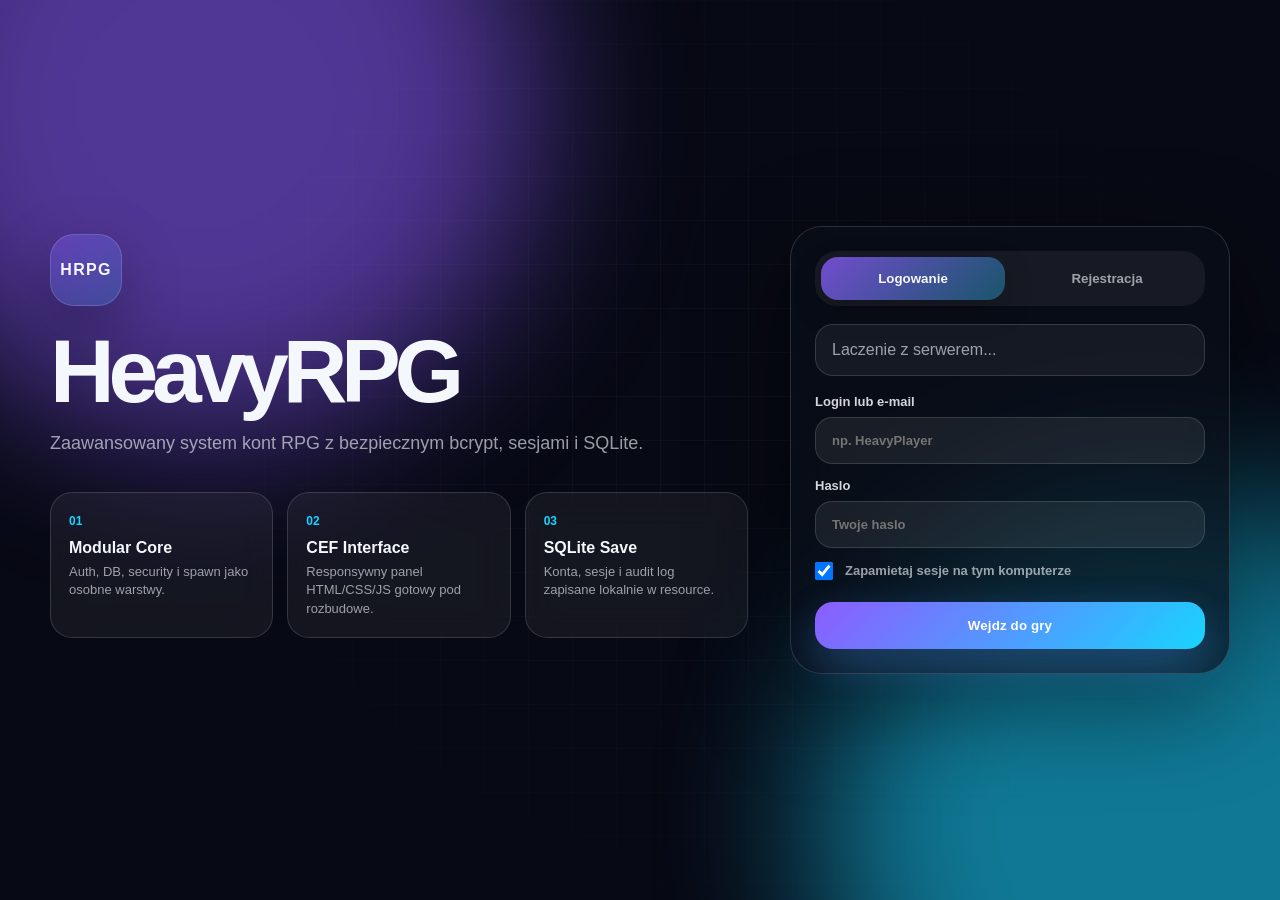
==== html/auth/index.html @ cc666ef1 "Add complete HeavyRPG gamemode resource" ====
<!doctype html>
<html lang="pl">
<head>
    <meta charset="utf-8" />
    <meta http-equiv="X-UA-Compatible" content="IE=edge" />
    <meta name="viewport" content="width=device-width, initial-scale=1" />
    <title>HeavyRPG Auth</title>
    <link rel="stylesheet" href="style.css" />
</head>
<body>
    <div class="bg">
        <div class="orb orb-a"></div>
        <div class="orb orb-b"></div>
        <div class="grid"></div>
    </div>

    <main class="shell">
        <section class="brand">
            <div class="badge">HRPG</div>
            <h1 id="serverName">HeavyRPG</h1>
            <p>Zaawansowany system kont RPG z bezpiecznym bcrypt, sesjami i SQLite.</p>

            <div class="features">
                <article>
                    <span>01</span>
                    <strong>Modular Core</strong>
                    <p>Auth, DB, security i spawn jako osobne warstwy.</p>
                </article>
                <article>
                    <span>02</span>
                    <strong>CEF Interface</strong>
                    <p>Responsywny panel HTML/CSS/JS gotowy pod rozbudowe.</p>
                </article>
                <article>
                    <span>03</span>
                    <strong>SQLite Save</strong>
                    <p>Konta, sesje i audit log zapisane lokalnie w resource.</p>
                </article>
            </div>
        </section>

        <section class="card" id="authCard">
            <div class="tabs">
                <button class="tab active" data-tab="login">Logowanie</button>
                <button class="tab" data-tab="register">Rejestracja</button>
            </div>

            <div id="status" class="status muted">Laczenie z serwerem...</div>

            <form class="form active" id="loginForm">
                <label>
                    Login lub e-mail
                    <input name="identifier" autocomplete="username" placeholder="np. HeavyPlayer" />
                </label>

                <label>
                    Haslo
                    <input name="password" type="password" autocomplete="current-password" placeholder="Twoje haslo" />
                </label>

                <label class="check">
                    <input name="remember" type="checkbox" checked />
                    <span>Zapamietaj sesje na tym komputerze</span>
                </label>

                <button type="submit" class="primary">Wejdz do gry</button>
            </form>

            <form class="form" id="registerForm">
                <div class="row">
                    <label>
                        Login
                        <input name="username" autocomplete="username" placeholder="3-24 znaki" />
                    </label>
                    <label>
                        E-mail
                        <input name="email" type="email" autocomplete="email" placeholder="mail@example.com" />
                    </label>
                </div>

                <label>
                    Haslo
                    <input name="password" type="password" autocomplete="new-password" placeholder="Minimum 8 znakow" />
                </label>

                <label>
                    Powtorz haslo
                    <input name="passwordRepeat" type="password" autocomplete="new-password" placeholder="Powtorz haslo" />
                </label>

                <div class="password-meter">
                    <div id="meterBar"></div>
                </div>
                <small id="passwordHint">Uzyj liter/cyfr lub znakow specjalnych.</small>

                <label class="check">
                    <input name="rules" type="checkbox" />
                    <span>Akceptuje regulamin HeavyRPG</span>
                </label>

                <label class="check">
                    <input name="remember" type="checkbox" checked />
                    <span>Zaloguj i zapamietaj sesje</span>
                </label>

                <button type="submit" class="primary">Stworz konto</button>
            </form>
        </section>
    </main>

    <script src="app.js"></script>
</body>
</html>
---- html/auth/style.css ----
:root {
    --text: #f4f7fb;
    --muted: rgba(244, 247, 251, .62);
    --glass: rgba(11, 14, 24, .72);
    --glass-2: rgba(255, 255, 255, .08);
    --border: rgba(255, 255, 255, .14);
    --danger: #ff6b6b;
    --success: #49d17d;
    --accent: #8d5cff;
    --accent-2: #18d4ff;
}

* { box-sizing: border-box; }
html, body { width: 100%; height: 100%; margin: 0; overflow: hidden; }
body {
    font-family: Inter, Segoe UI, Arial, sans-serif;
    color: var(--text);
    background: #070914;
    user-select: none;
}

.bg, .grid, .orb { position: fixed; inset: 0; pointer-events: none; }
.grid {
    background-image:
        linear-gradient(rgba(255,255,255,.035) 1px, transparent 1px),
        linear-gradient(90deg, rgba(255,255,255,.035) 1px, transparent 1px);
    background-size: 44px 44px;
    mask-image: radial-gradient(circle at 55% 45%, black, transparent 72%);
}
.orb {
    width: 52vw;
    height: 52vw;
    border-radius: 50%;
    filter: blur(80px);
    opacity: .55;
    animation: float 9s ease-in-out infinite;
}
.orb-a { inset: -18vw auto auto -10vw; background: var(--accent); }
.orb-b { inset: auto -16vw -20vw auto; background: var(--accent-2); animation-delay: -3s; }

@keyframes float {
    0%, 100% { transform: translate3d(0, 0, 0) scale(1); }
    50% { transform: translate3d(3vw, -2vw, 0) scale(1.08); }
}

.shell {
    position: relative;
    z-index: 2;
    width: min(1180px, calc(100vw - 80px));
    height: 100vh;
    margin: 0 auto;
    display: grid;
    grid-template-columns: 1.1fr 440px;
    gap: 42px;
    align-items: center;
}

.brand { padding-bottom: 28px; }
.badge {
    display: inline-flex;
    width: 72px;
    height: 72px;
    align-items: center;
    justify-content: center;
    border: 1px solid var(--border);
    border-radius: 24px;
    background: linear-gradient(145deg, rgba(141,92,255,.35), rgba(24,212,255,.16));
    box-shadow: 0 20px 60px rgba(0,0,0,.28);
    font-weight: 900;
    letter-spacing: .08em;
}

h1 {
    margin: 26px 0 16px;
    font-size: clamp(58px, 7vw, 112px);
    line-height: .88;
    letter-spacing: -.07em;
}

.brand > p {
    max-width: 650px;
    color: var(--muted);
    font-size: 18px;
    line-height: 1.6;
}

.features {
    display: grid;
    grid-template-columns: repeat(3, 1fr);
    gap: 14px;
    margin-top: 34px;
}
.features article {
    min-height: 138px;
    padding: 18px;
    border: 1px solid var(--border);
    border-radius: 22px;
    background: rgba(255,255,255,.055);
    backdrop-filter: blur(18px);
}
.features span { color: var(--accent-2); font-size: 12px; font-weight: 800; }
.features strong { display: block; margin: 10px 0 6px; }
.features p { margin: 0; color: var(--muted); font-size: 13px; line-height: 1.45; }

.card {
    border: 1px solid var(--border);
    border-radius: 32px;
    padding: 24px;
    background: var(--glass);
    box-shadow: 0 30px 100px rgba(0,0,0,.48);
    backdrop-filter: blur(28px);
}

.tabs {
    display: grid;
    grid-template-columns: 1fr 1fr;
    gap: 10px;
    padding: 6px;
    border-radius: 22px;
    background: rgba(255,255,255,.06);
}
.tab {
    border: 0;
    border-radius: 17px;
    padding: 14px 16px;
    color: var(--muted);
    background: transparent;
    font-weight: 800;
    cursor: pointer;
}
.tab.active {
    color: var(--text);
    background: linear-gradient(135deg, rgba(141,92,255,.78), rgba(24,212,255,.32));
    box-shadow: 0 10px 30px rgba(0,0,0,.22);
}

.status {
    min-height: 46px;
    margin: 18px 0;
    padding: 14px 16px;
    border: 1px solid var(--border);
    border-radius: 18px;
    background: rgba(255,255,255,.055);
    color: var(--muted);
    line-height: 1.35;
}
.status.error { color: var(--danger); border-color: rgba(255,107,107,.38); }
.status.success { color: var(--success); border-color: rgba(73,209,125,.34); }
.status.muted { color: var(--muted); }

.form { display: none; animation: slide .22s ease-out; }
.form.active { display: block; }
@keyframes slide { from { opacity: 0; transform: translateY(8px); } to { opacity: 1; transform: none; } }

.row { display: grid; grid-template-columns: 1fr 1fr; gap: 12px; }
label {
    display: block;
    margin-bottom: 14px;
    color: rgba(244,247,251,.86);
    font-size: 13px;
    font-weight: 750;
}
input {
    display: block;
    width: 100%;
    margin-top: 8px;
    padding: 15px 16px;
    border: 1px solid rgba(255,255,255,.13);
    border-radius: 17px;
    outline: none;
    color: var(--text);
    background: rgba(255,255,255,.07);
    font: inherit;
}
input:focus {
    border-color: rgba(24,212,255,.65);
    box-shadow: 0 0 0 4px rgba(24,212,255,.08);
}

.check {
    display: flex;
    gap: 12px;
    align-items: center;
    color: var(--muted);
    font-weight: 650;
}
.check input { width: 18px; height: 18px; margin: 0; }

.primary {
    width: 100%;
    margin-top: 8px;
    padding: 16px 20px;
    border: 0;
    border-radius: 18px;
    color: white;
    font-weight: 900;
    letter-spacing: .01em;
    background: linear-gradient(135deg, var(--accent), var(--accent-2));
    box-shadow: 0 18px 46px rgba(24,212,255,.18), 0 18px 46px rgba(141,92,255,.18);
    cursor: pointer;
}
.primary:disabled { filter: grayscale(.4); opacity: .55; cursor: wait; }

.password-meter {
    height: 8px;
    overflow: hidden;
    border-radius: 99px;
    background: rgba(255,255,255,.08);
    margin: -2px 0 8px;
}
#meterBar {
    height: 100%;
    width: 0;
    border-radius: inherit;
    background: linear-gradient(90deg, var(--danger), #ffd166, var(--success));
    transition: width .2s ease;
}
small { display: block; color: var(--muted); margin-bottom: 14px; }

@media (max-width: 980px) {
    .shell { grid-template-columns: 1fr; width: min(560px, calc(100vw - 32px)); gap: 18px; }
    .brand { display: none; }
}
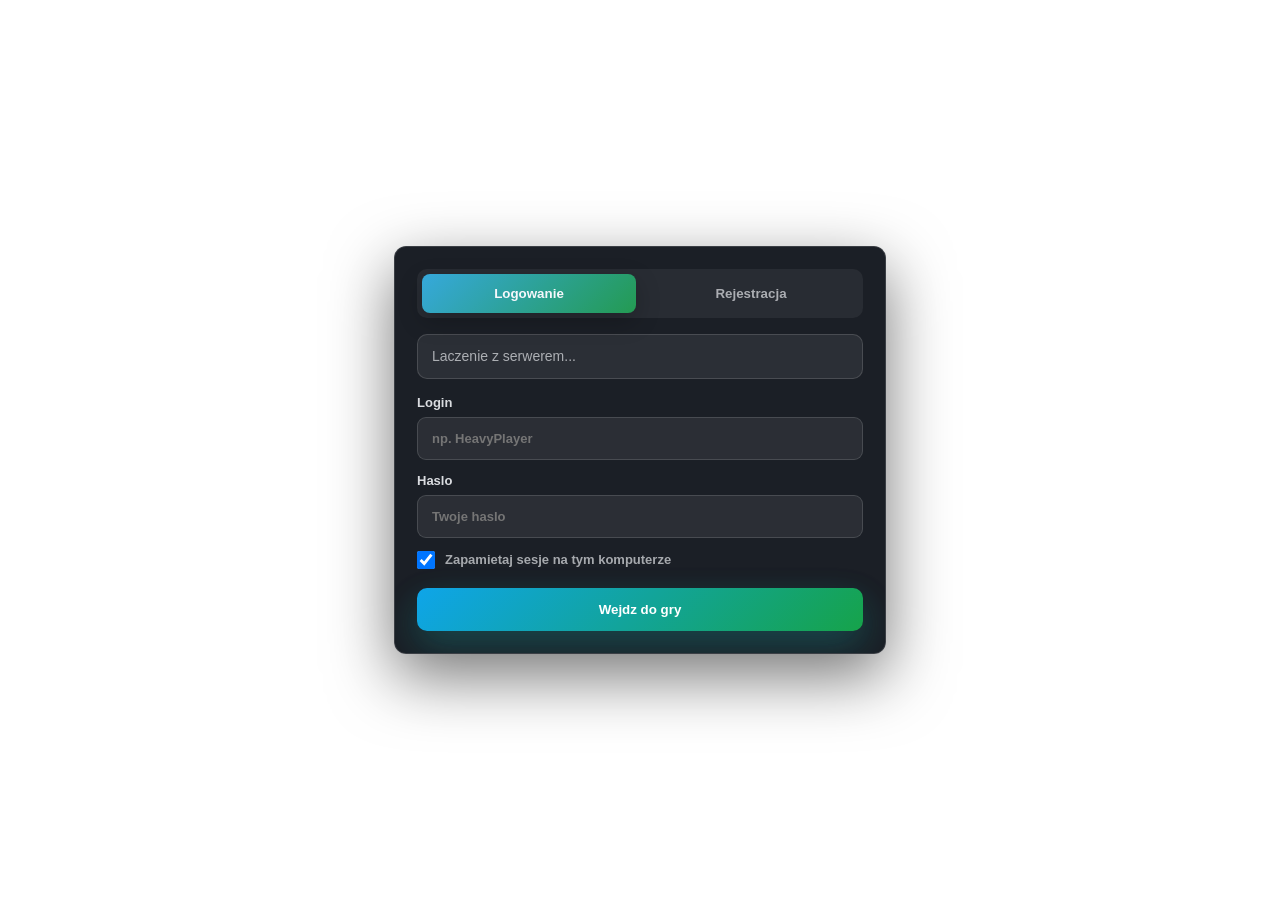
==== commit 242b6cf7: "Simplify auth registration form" ====
--- a/html/auth/index.html
+++ b/html/auth/index.html
@@ -49,7 +49,7 @@
 
             <form class="form active" id="loginForm">
                 <label>
-                    Login lub e-mail
+                    Login
                     <input name="identifier" autocomplete="username" placeholder="np. HeavyPlayer" />
                 </label>
 
@@ -67,36 +67,20 @@
             </form>
 
             <form class="form" id="registerForm">
-                <div class="row">
-                    <label>
-                        Login
-                        <input name="username" autocomplete="username" placeholder="3-24 znaki" />
-                    </label>
-                    <label>
-                        E-mail
-                        <input name="email" type="email" autocomplete="email" placeholder="mail@example.com" />
-                    </label>
-                </div>
+                <label>
+                    Login
+                    <input name="username" autocomplete="username" placeholder="3-24 znaki" />
+                </label>
 
                 <label>
                     Haslo
                     <input name="password" type="password" autocomplete="new-password" placeholder="Minimum 8 znakow" />
                 </label>
 
-                <label>
-                    Powtorz haslo
-                    <input name="passwordRepeat" type="password" autocomplete="new-password" placeholder="Powtorz haslo" />
-                </label>
-
                 <div class="password-meter">
                     <div id="meterBar"></div>
                 </div>
-                <small id="passwordHint">Uzyj liter/cyfr lub znakow specjalnych.</small>
-
-                <label class="check">
-                    <input name="rules" type="checkbox" />
-                    <span>Akceptuje regulamin HeavyRPG</span>
-                </label>
+                <small id="passwordHint">Haslo musi miec minimum 8 znakow.</small>
 
                 <label class="check">
                     <input name="remember" type="checkbox" checked />
--- a/html/auth/style.css
+++ b/html/auth/style.css
@@ -1,13 +1,13 @@
 :root {
-    --text: #f4f7fb;
-    --muted: rgba(244, 247, 251, .62);
-    --glass: rgba(11, 14, 24, .72);
-    --glass-2: rgba(255, 255, 255, .08);
+    --text: #f5f7fb;
+    --muted: rgba(245, 247, 251, .64);
+    --panel: rgba(13, 17, 25, .94);
+    --panel-2: rgba(255, 255, 255, .075);
     --border: rgba(255, 255, 255, .14);
     --danger: #ff6b6b;
-    --success: #49d17d;
-    --accent: #8d5cff;
-    --accent-2: #18d4ff;
+    --success: #4fd18b;
+    --accent: #38bdf8;
+    --accent-2: #22c55e;
 }
 
 * { box-sizing: border-box; }
@@ -15,188 +15,128 @@
 body {
     font-family: Inter, Segoe UI, Arial, sans-serif;
     color: var(--text);
-    background: #070914;
+    background: transparent;
     user-select: none;
 }
 
-.bg, .grid, .orb { position: fixed; inset: 0; pointer-events: none; }
-.grid {
-    background-image:
-        linear-gradient(rgba(255,255,255,.035) 1px, transparent 1px),
-        linear-gradient(90deg, rgba(255,255,255,.035) 1px, transparent 1px);
-    background-size: 44px 44px;
-    mask-image: radial-gradient(circle at 55% 45%, black, transparent 72%);
-}
-.orb {
-    width: 52vw;
-    height: 52vw;
-    border-radius: 50%;
-    filter: blur(80px);
-    opacity: .55;
-    animation: float 9s ease-in-out infinite;
-}
-.orb-a { inset: -18vw auto auto -10vw; background: var(--accent); }
-.orb-b { inset: auto -16vw -20vw auto; background: var(--accent-2); animation-delay: -3s; }
+.bg, .grid, .orb, .brand { display: none; }
 
-@keyframes float {
-    0%, 100% { transform: translate3d(0, 0, 0) scale(1); }
-    50% { transform: translate3d(3vw, -2vw, 0) scale(1.08); }
+.shell {
+    width: 100%;
+    height: 100%;
+    padding: 14px;
+    display: flex;
+    align-items: center;
+    justify-content: center;
 }
 
-.shell {
-    position: relative;
-    z-index: 2;
-    width: min(1180px, calc(100vw - 80px));
-    height: 100vh;
-    margin: 0 auto;
-    display: grid;
-    grid-template-columns: 1.1fr 440px;
-    gap: 42px;
-    align-items: center;
+.card {
+    width: 100%;
+    max-width: 492px;
+    max-height: 100%;
+    overflow-y: auto;
+    border: 1px solid var(--border);
+    border-radius: 12px;
+    padding: 22px;
+    background: var(--panel);
+    box-shadow: 0 22px 64px rgba(0, 0, 0, .54);
 }
 
-.brand { padding-bottom: 28px; }
-.badge {
-    display: inline-flex;
-    width: 72px;
-    height: 72px;
-    align-items: center;
-    justify-content: center;
-    border: 1px solid var(--border);
-    border-radius: 24px;
-    background: linear-gradient(145deg, rgba(141,92,255,.35), rgba(24,212,255,.16));
-    box-shadow: 0 20px 60px rgba(0,0,0,.28);
-    font-weight: 900;
-    letter-spacing: .08em;
-}
-
-h1 {
-    margin: 26px 0 16px;
-    font-size: clamp(58px, 7vw, 112px);
-    line-height: .88;
-    letter-spacing: -.07em;
-}
-
-.brand > p {
-    max-width: 650px;
-    color: var(--muted);
-    font-size: 18px;
-    line-height: 1.6;
-}
-
-.features {
-    display: grid;
-    grid-template-columns: repeat(3, 1fr);
-    gap: 14px;
-    margin-top: 34px;
-}
-.features article {
-    min-height: 138px;
-    padding: 18px;
-    border: 1px solid var(--border);
-    border-radius: 22px;
-    background: rgba(255,255,255,.055);
-    backdrop-filter: blur(18px);
-}
-.features span { color: var(--accent-2); font-size: 12px; font-weight: 800; }
-.features strong { display: block; margin: 10px 0 6px; }
-.features p { margin: 0; color: var(--muted); font-size: 13px; line-height: 1.45; }
-
-.card {
-    border: 1px solid var(--border);
-    border-radius: 32px;
-    padding: 24px;
-    background: var(--glass);
-    box-shadow: 0 30px 100px rgba(0,0,0,.48);
-    backdrop-filter: blur(28px);
-}
+.card::-webkit-scrollbar { width: 8px; }
+.card::-webkit-scrollbar-thumb { background: rgba(255, 255, 255, .18); border-radius: 99px; }
+.card::-webkit-scrollbar-track { background: transparent; }
 
 .tabs {
     display: grid;
     grid-template-columns: 1fr 1fr;
-    gap: 10px;
-    padding: 6px;
-    border-radius: 22px;
-    background: rgba(255,255,255,.06);
+    gap: 8px;
+    padding: 5px;
+    border-radius: 10px;
+    background: rgba(255, 255, 255, .06);
 }
+
 .tab {
     border: 0;
-    border-radius: 17px;
-    padding: 14px 16px;
+    border-radius: 8px;
+    padding: 12px 14px;
     color: var(--muted);
     background: transparent;
     font-weight: 800;
     cursor: pointer;
 }
+
 .tab.active {
     color: var(--text);
-    background: linear-gradient(135deg, rgba(141,92,255,.78), rgba(24,212,255,.32));
-    box-shadow: 0 10px 30px rgba(0,0,0,.22);
+    background: linear-gradient(135deg, rgba(56, 189, 248, .86), rgba(34, 197, 94, .72));
+    box-shadow: 0 8px 24px rgba(0, 0, 0, .22);
 }
 
 .status {
-    min-height: 46px;
-    margin: 18px 0;
-    padding: 14px 16px;
+    min-height: 44px;
+    margin: 16px 0;
+    padding: 12px 14px;
     border: 1px solid var(--border);
-    border-radius: 18px;
-    background: rgba(255,255,255,.055);
+    border-radius: 10px;
+    background: var(--panel-2);
     color: var(--muted);
     line-height: 1.35;
+    font-size: 14px;
 }
-.status.error { color: var(--danger); border-color: rgba(255,107,107,.38); }
-.status.success { color: var(--success); border-color: rgba(73,209,125,.34); }
+.status.error { color: var(--danger); border-color: rgba(255, 107, 107, .42); }
+.status.success { color: var(--success); border-color: rgba(79, 209, 139, .38); }
 .status.muted { color: var(--muted); }
 
-.form { display: none; animation: slide .22s ease-out; }
+.form { display: none; animation: slide .18s ease-out; }
 .form.active { display: block; }
-@keyframes slide { from { opacity: 0; transform: translateY(8px); } to { opacity: 1; transform: none; } }
+@keyframes slide { from { opacity: 0; transform: translateY(6px); } to { opacity: 1; transform: none; } }
 
-.row { display: grid; grid-template-columns: 1fr 1fr; gap: 12px; }
+.row { display: grid; grid-template-columns: 1fr; gap: 0; }
 label {
     display: block;
-    margin-bottom: 14px;
-    color: rgba(244,247,251,.86);
+    margin-bottom: 13px;
+    color: rgba(245, 247, 251, .88);
     font-size: 13px;
     font-weight: 750;
 }
+
 input {
     display: block;
     width: 100%;
-    margin-top: 8px;
-    padding: 15px 16px;
-    border: 1px solid rgba(255,255,255,.13);
-    border-radius: 17px;
+    margin-top: 7px;
+    padding: 13px 14px;
+    border: 1px solid rgba(255, 255, 255, .14);
+    border-radius: 9px;
     outline: none;
     color: var(--text);
-    background: rgba(255,255,255,.07);
+    background: rgba(255, 255, 255, .07);
     font: inherit;
 }
+
 input:focus {
-    border-color: rgba(24,212,255,.65);
-    box-shadow: 0 0 0 4px rgba(24,212,255,.08);
+    border-color: rgba(56, 189, 248, .68);
+    box-shadow: 0 0 0 3px rgba(56, 189, 248, .12);
 }
 
 .check {
     display: flex;
-    gap: 12px;
+    gap: 10px;
     align-items: center;
     color: var(--muted);
     font-weight: 650;
 }
-.check input { width: 18px; height: 18px; margin: 0; }
+.check input { flex: 0 0 18px; width: 18px; height: 18px; margin: 0; }
 
 .primary {
     width: 100%;
-    margin-top: 8px;
-    padding: 16px 20px;
+    margin-top: 6px;
+    padding: 14px 18px;
     border: 0;
-    border-radius: 18px;
+    border-radius: 10px;
     color: white;
     font-weight: 900;
-    letter-spacing: .01em;
-    background: linear-gradient(135deg, var(--accent), var(--accent-2));
-    box-shadow: 0 18px 46px rgba(24,212,255,.18), 0 18px 46px rgba(141,92,255,.18);
+    letter-spacing: 0;
+    background: linear-gradient(135deg, #0ea5e9, #16a34a);
+    box-shadow: 0 14px 36px rgba(14, 165, 233, .18), 0 14px 36px rgba(22, 163, 74, .16);
     cursor: pointer;
 }
 .primary:disabled { filter: grayscale(.4); opacity: .55; cursor: wait; }
@@ -205,19 +145,21 @@
     height: 8px;
     overflow: hidden;
     border-radius: 99px;
-    background: rgba(255,255,255,.08);
+    background: rgba(255, 255, 255, .08);
     margin: -2px 0 8px;
 }
 #meterBar {
     height: 100%;
     width: 0;
     border-radius: inherit;
-    background: linear-gradient(90deg, var(--danger), #ffd166, var(--success));
+    background: linear-gradient(90deg, var(--danger), #fbbf24, var(--success));
     transition: width .2s ease;
 }
-small { display: block; color: var(--muted); margin-bottom: 14px; }
+small { display: block; color: var(--muted); margin-bottom: 13px; }
 
-@media (max-width: 980px) {
-    .shell { grid-template-columns: 1fr; width: min(560px, calc(100vw - 32px)); gap: 18px; }
-    .brand { display: none; }
+@media (max-height: 560px) {
+    .shell { padding: 8px; }
+    .card { padding: 16px; }
+    .status { margin: 12px 0; }
+    input { padding: 11px 12px; }
 }
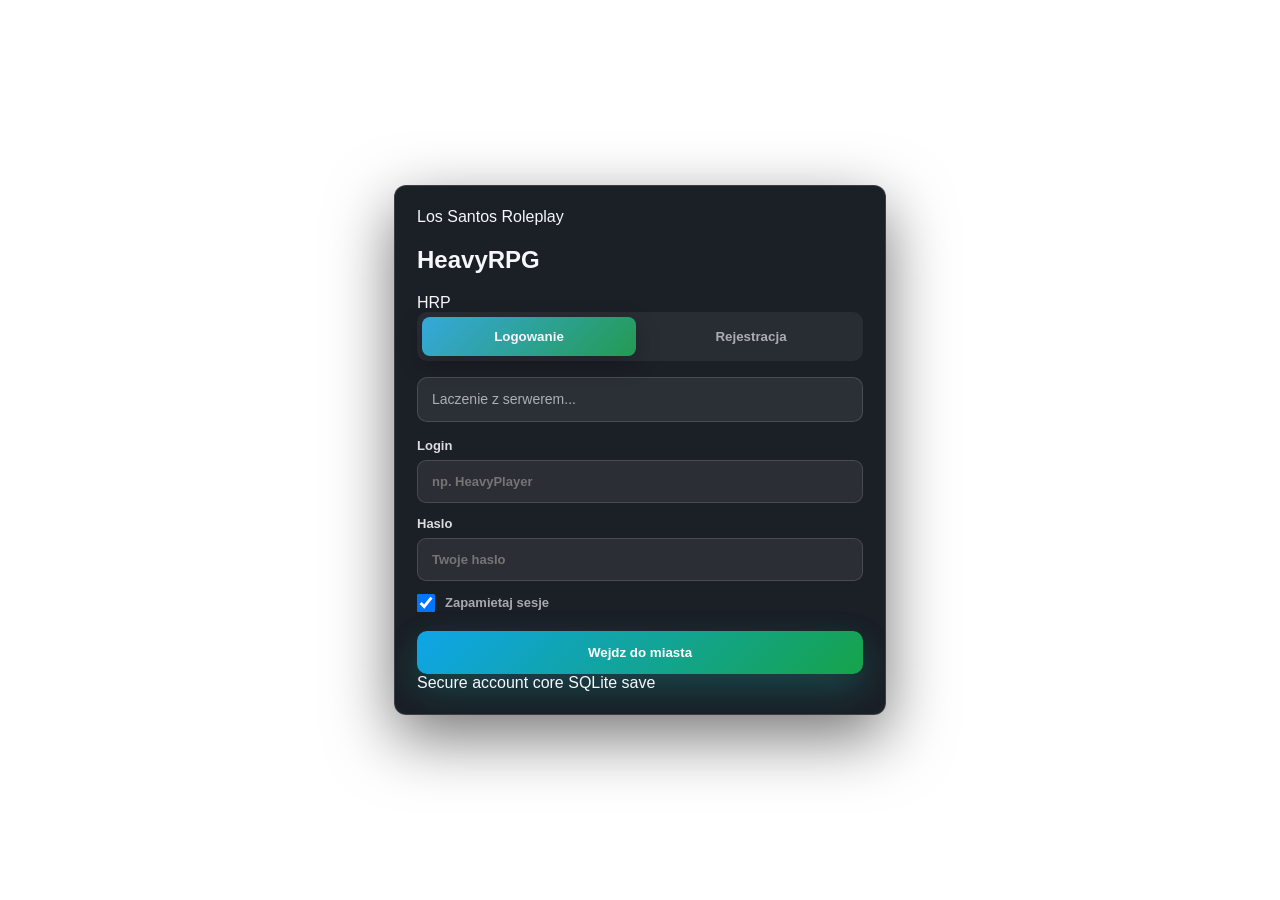
==== commit 9233a5d5: "Polish auth panel markup" ====
--- a/html/auth/index.html
+++ b/html/auth/index.html
@@ -8,38 +8,16 @@
     <link rel="stylesheet" href="style.css" />
 </head>
 <body>
-    <div class="bg">
-        <div class="orb orb-a"></div>
-        <div class="orb orb-b"></div>
-        <div class="grid"></div>
-    </div>
+    <main class="shell">
+        <section class="card" id="authCard">
+            <header class="panel-head">
+                <div>
+                    <span class="eyebrow">Los Santos Roleplay</span>
+                    <h1 id="serverName">HeavyRPG</h1>
+                </div>
+                <div class="mark">HRP</div>
+            </header>
 
-    <main class="shell">
-        <section class="brand">
-            <div class="badge">HRPG</div>
-            <h1 id="serverName">HeavyRPG</h1>
-            <p>Zaawansowany system kont RPG z bezpiecznym bcrypt, sesjami i SQLite.</p>
-
-            <div class="features">
-                <article>
-                    <span>01</span>
-                    <strong>Modular Core</strong>
-                    <p>Auth, DB, security i spawn jako osobne warstwy.</p>
-                </article>
-                <article>
-                    <span>02</span>
-                    <strong>CEF Interface</strong>
-                    <p>Responsywny panel HTML/CSS/JS gotowy pod rozbudowe.</p>
-                </article>
-                <article>
-                    <span>03</span>
-                    <strong>SQLite Save</strong>
-                    <p>Konta, sesje i audit log zapisane lokalnie w resource.</p>
-                </article>
-            </div>
-        </section>
-
-        <section class="card" id="authCard">
             <div class="tabs">
                 <button class="tab active" data-tab="login">Logowanie</button>
                 <button class="tab" data-tab="register">Rejestracja</button>
@@ -60,10 +38,10 @@
 
                 <label class="check">
                     <input name="remember" type="checkbox" checked />
-                    <span>Zapamietaj sesje na tym komputerze</span>
+                    <span>Zapamietaj sesje</span>
                 </label>
 
-                <button type="submit" class="primary">Wejdz do gry</button>
+                <button type="submit" class="primary">Wejdz do miasta</button>
             </form>
 
             <form class="form" id="registerForm">
@@ -84,11 +62,16 @@
 
                 <label class="check">
                     <input name="remember" type="checkbox" checked />
-                    <span>Zaloguj i zapamietaj sesje</span>
+                    <span>Zaloguj po rejestracji</span>
                 </label>
 
                 <button type="submit" class="primary">Stworz konto</button>
             </form>
+
+            <footer class="panel-foot">
+                <span>Secure account core</span>
+                <span>SQLite save</span>
+            </footer>
         </section>
     </main>
 
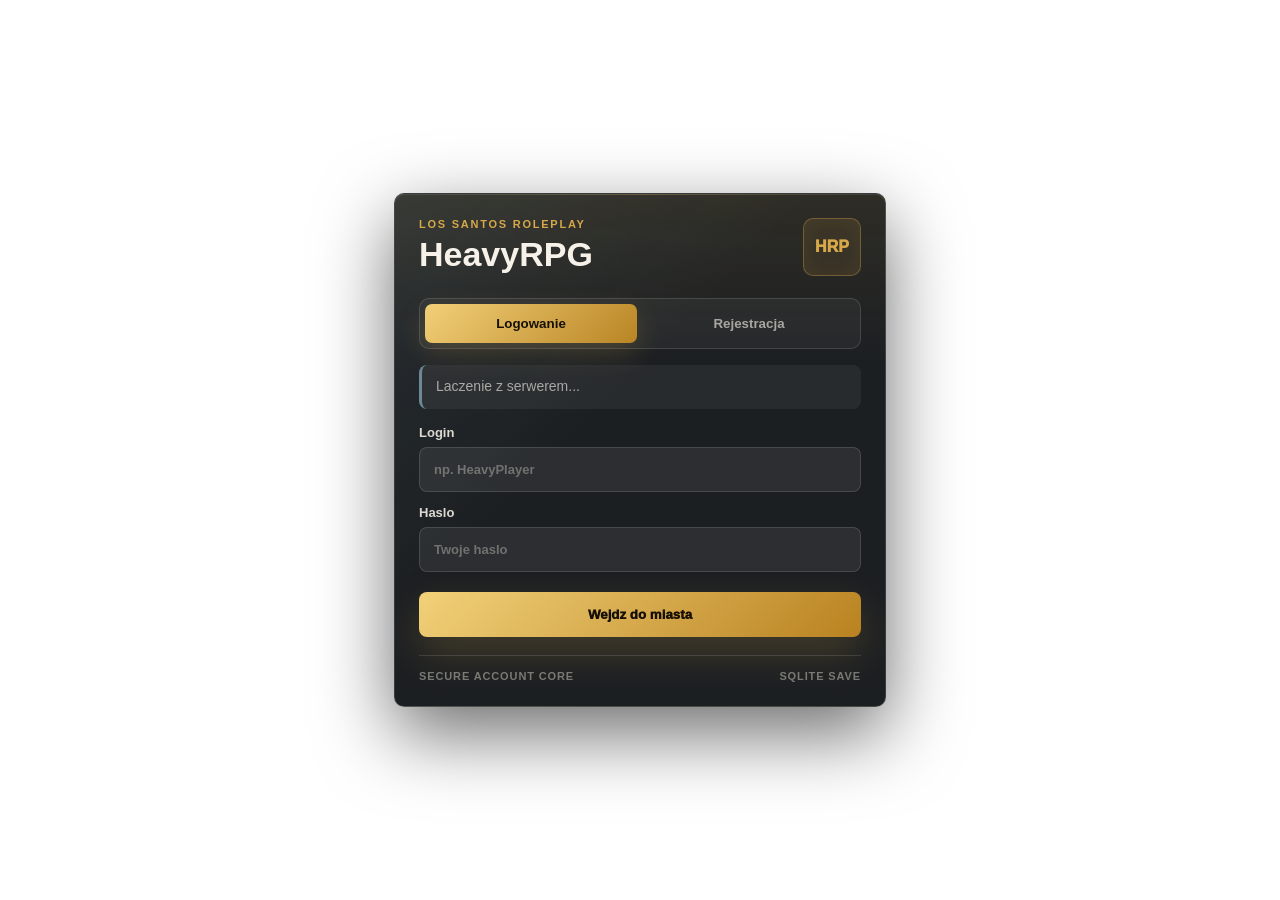
==== commit 43429059: "Remove remember session controls" ====
--- a/html/auth/index.html
+++ b/html/auth/index.html
@@ -36,11 +36,6 @@
                     <input name="password" type="password" autocomplete="current-password" placeholder="Twoje haslo" />
                 </label>
 
-                <label class="check">
-                    <input name="remember" type="checkbox" checked />
-                    <span>Zapamietaj sesje</span>
-                </label>
-
                 <button type="submit" class="primary">Wejdz do miasta</button>
             </form>
 
@@ -60,11 +55,6 @@
                 </div>
                 <small id="passwordHint">Haslo musi miec minimum 8 znakow.</small>
 
-                <label class="check">
-                    <input name="remember" type="checkbox" checked />
-                    <span>Zaloguj po rejestracji</span>
-                </label>
-
                 <button type="submit" class="primary">Stworz konto</button>
             </form>
 
--- a/html/auth/style.css
+++ b/html/auth/style.css
@@ -1,13 +1,14 @@
 :root {
-    --text: #f5f7fb;
-    --muted: rgba(245, 247, 251, .64);
-    --panel: rgba(13, 17, 25, .94);
-    --panel-2: rgba(255, 255, 255, .075);
-    --border: rgba(255, 255, 255, .14);
-    --danger: #ff6b6b;
-    --success: #4fd18b;
-    --accent: #38bdf8;
-    --accent-2: #22c55e;
+    --text: #f7f2e9;
+    --muted: rgba(247, 242, 233, .62);
+    --panel: rgba(9, 12, 16, .92);
+    --panel-soft: rgba(255, 255, 255, .075);
+    --line: rgba(255, 255, 255, .13);
+    --line-strong: rgba(255, 255, 255, .22);
+    --gold: #d6a849;
+    --green: #29c074;
+    --red: #f05d5d;
+    --steel: #8fb8c7;
 }
 
 * { box-sizing: border-box; }
@@ -19,8 +20,6 @@
     user-select: none;
 }
 
-.bg, .grid, .orb, .brand { display: none; }
-
 .shell {
     width: 100%;
     height: 100%;
@@ -31,90 +30,148 @@
 }
 
 .card {
+    position: relative;
     width: 100%;
     max-width: 492px;
     max-height: 100%;
     overflow-y: auto;
-    border: 1px solid var(--border);
-    border-radius: 12px;
-    padding: 22px;
-    background: var(--panel);
-    box-shadow: 0 22px 64px rgba(0, 0, 0, .54);
+    border: 1px solid var(--line);
+    border-radius: 10px;
+    padding: 24px;
+    background:
+        linear-gradient(180deg, rgba(214, 168, 73, .10), transparent 32%),
+        linear-gradient(135deg, rgba(143, 184, 199, .10), transparent 42%),
+        var(--panel);
+    box-shadow: 0 26px 76px rgba(0, 0, 0, .58), inset 0 1px 0 rgba(255, 255, 255, .08);
+}
+
+.card::before {
+    content: "";
+    position: absolute;
+    inset: 0;
+    pointer-events: none;
+    border-radius: inherit;
+    background: linear-gradient(90deg, transparent, rgba(214, 168, 73, .24), transparent);
+    height: 1px;
 }
 
 .card::-webkit-scrollbar { width: 8px; }
-.card::-webkit-scrollbar-thumb { background: rgba(255, 255, 255, .18); border-radius: 99px; }
+.card::-webkit-scrollbar-thumb { background: rgba(214, 168, 73, .36); border-radius: 99px; }
 .card::-webkit-scrollbar-track { background: transparent; }
+
+.panel-head {
+    display: flex;
+    align-items: flex-start;
+    justify-content: space-between;
+    gap: 18px;
+    margin-bottom: 22px;
+}
+
+.eyebrow {
+    display: block;
+    margin-bottom: 7px;
+    color: var(--gold);
+    font-size: 11px;
+    font-weight: 900;
+    letter-spacing: .16em;
+    text-transform: uppercase;
+}
+
+h1 {
+    margin: 0;
+    color: var(--text);
+    font-size: 34px;
+    line-height: 1;
+    letter-spacing: 0;
+}
+
+.mark {
+    width: 58px;
+    height: 58px;
+    display: grid;
+    place-items: center;
+    border: 1px solid rgba(214, 168, 73, .36);
+    border-radius: 10px;
+    color: var(--gold);
+    background: rgba(214, 168, 73, .09);
+    font-weight: 950;
+    box-shadow: inset 0 0 22px rgba(214, 168, 73, .09);
+}
 
 .tabs {
     display: grid;
     grid-template-columns: 1fr 1fr;
-    gap: 8px;
+    gap: 6px;
     padding: 5px;
+    border: 1px solid var(--line);
     border-radius: 10px;
-    background: rgba(255, 255, 255, .06);
+    background: rgba(255, 255, 255, .045);
 }
 
 .tab {
     border: 0;
-    border-radius: 8px;
+    border-radius: 7px;
     padding: 12px 14px;
     color: var(--muted);
     background: transparent;
-    font-weight: 800;
+    font-weight: 850;
     cursor: pointer;
-}
-
+    transition: color .16s ease, background .16s ease, transform .16s ease;
+}
+
+.tab:hover { color: var(--text); }
 .tab.active {
-    color: var(--text);
-    background: linear-gradient(135deg, rgba(56, 189, 248, .86), rgba(34, 197, 94, .72));
-    box-shadow: 0 8px 24px rgba(0, 0, 0, .22);
+    color: #171105;
+    background: linear-gradient(135deg, #f2cf78, #b98524);
+    box-shadow: 0 10px 28px rgba(214, 168, 73, .20);
 }
 
 .status {
     min-height: 44px;
     margin: 16px 0;
     padding: 12px 14px;
-    border: 1px solid var(--border);
-    border-radius: 10px;
-    background: var(--panel-2);
+    border-left: 3px solid rgba(143, 184, 199, .65);
+    border-radius: 8px;
+    background: rgba(255, 255, 255, .055);
     color: var(--muted);
     line-height: 1.35;
     font-size: 14px;
 }
-.status.error { color: var(--danger); border-color: rgba(255, 107, 107, .42); }
-.status.success { color: var(--success); border-color: rgba(79, 209, 139, .38); }
+.status.error { color: #ffd5d5; border-left-color: var(--red); background: rgba(240, 93, 93, .10); }
+.status.success { color: #cdf8df; border-left-color: var(--green); background: rgba(41, 192, 116, .10); }
 .status.muted { color: var(--muted); }
 
-.form { display: none; animation: slide .18s ease-out; }
+.form { display: none; animation: lift .18s ease-out; }
 .form.active { display: block; }
-@keyframes slide { from { opacity: 0; transform: translateY(6px); } to { opacity: 1; transform: none; } }
-
-.row { display: grid; grid-template-columns: 1fr; gap: 0; }
+@keyframes lift { from { opacity: 0; transform: translateY(7px); } to { opacity: 1; transform: none; } }
+
 label {
     display: block;
     margin-bottom: 13px;
-    color: rgba(245, 247, 251, .88);
+    color: rgba(247, 242, 233, .88);
     font-size: 13px;
-    font-weight: 750;
+    font-weight: 780;
 }
 
 input {
     display: block;
     width: 100%;
     margin-top: 7px;
-    padding: 13px 14px;
-    border: 1px solid rgba(255, 255, 255, .14);
-    border-radius: 9px;
+    padding: 14px 14px;
+    border: 1px solid var(--line);
+    border-radius: 8px;
     outline: none;
     color: var(--text);
     background: rgba(255, 255, 255, .07);
     font: inherit;
-}
-
+    transition: border-color .16s ease, box-shadow .16s ease, background .16s ease;
+}
+
+input::placeholder { color: rgba(247, 242, 233, .34); }
 input:focus {
-    border-color: rgba(56, 189, 248, .68);
-    box-shadow: 0 0 0 3px rgba(56, 189, 248, .12);
+    border-color: rgba(214, 168, 73, .72);
+    background: rgba(255, 255, 255, .09);
+    box-shadow: 0 0 0 3px rgba(214, 168, 73, .13);
 }
 
 .check {
@@ -124,22 +181,24 @@
     color: var(--muted);
     font-weight: 650;
 }
-.check input { flex: 0 0 18px; width: 18px; height: 18px; margin: 0; }
+.check input { flex: 0 0 18px; width: 18px; height: 18px; margin: 0; accent-color: var(--gold); }
 
 .primary {
     width: 100%;
-    margin-top: 6px;
-    padding: 14px 18px;
+    margin-top: 7px;
+    padding: 15px 18px;
     border: 0;
-    border-radius: 10px;
-    color: white;
-    font-weight: 900;
+    border-radius: 8px;
+    color: #160f04;
+    font-weight: 950;
     letter-spacing: 0;
-    background: linear-gradient(135deg, #0ea5e9, #16a34a);
-    box-shadow: 0 14px 36px rgba(14, 165, 233, .18), 0 14px 36px rgba(22, 163, 74, .16);
+    background: linear-gradient(135deg, #f2d179, #b98220);
+    box-shadow: 0 16px 40px rgba(214, 168, 73, .22);
     cursor: pointer;
-}
-.primary:disabled { filter: grayscale(.4); opacity: .55; cursor: wait; }
+    transition: transform .16s ease, filter .16s ease, box-shadow .16s ease;
+}
+.primary:hover { transform: translateY(-1px); filter: brightness(1.04); }
+.primary:disabled { transform: none; filter: grayscale(.45); opacity: .58; cursor: wait; }
 
 .password-meter {
     height: 8px;
@@ -152,14 +211,29 @@
     height: 100%;
     width: 0;
     border-radius: inherit;
-    background: linear-gradient(90deg, var(--danger), #fbbf24, var(--success));
+    background: linear-gradient(90deg, var(--red), var(--gold), var(--green));
     transition: width .2s ease;
 }
 small { display: block; color: var(--muted); margin-bottom: 13px; }
+
+.panel-foot {
+    display: flex;
+    justify-content: space-between;
+    gap: 12px;
+    margin-top: 18px;
+    padding-top: 14px;
+    border-top: 1px solid var(--line);
+    color: rgba(247, 242, 233, .42);
+    font-size: 11px;
+    font-weight: 800;
+    text-transform: uppercase;
+    letter-spacing: .08em;
+}
 
 @media (max-height: 560px) {
     .shell { padding: 8px; }
     .card { padding: 16px; }
+    .panel-head { margin-bottom: 14px; }
     .status { margin: 12px 0; }
     input { padding: 11px 12px; }
 }
